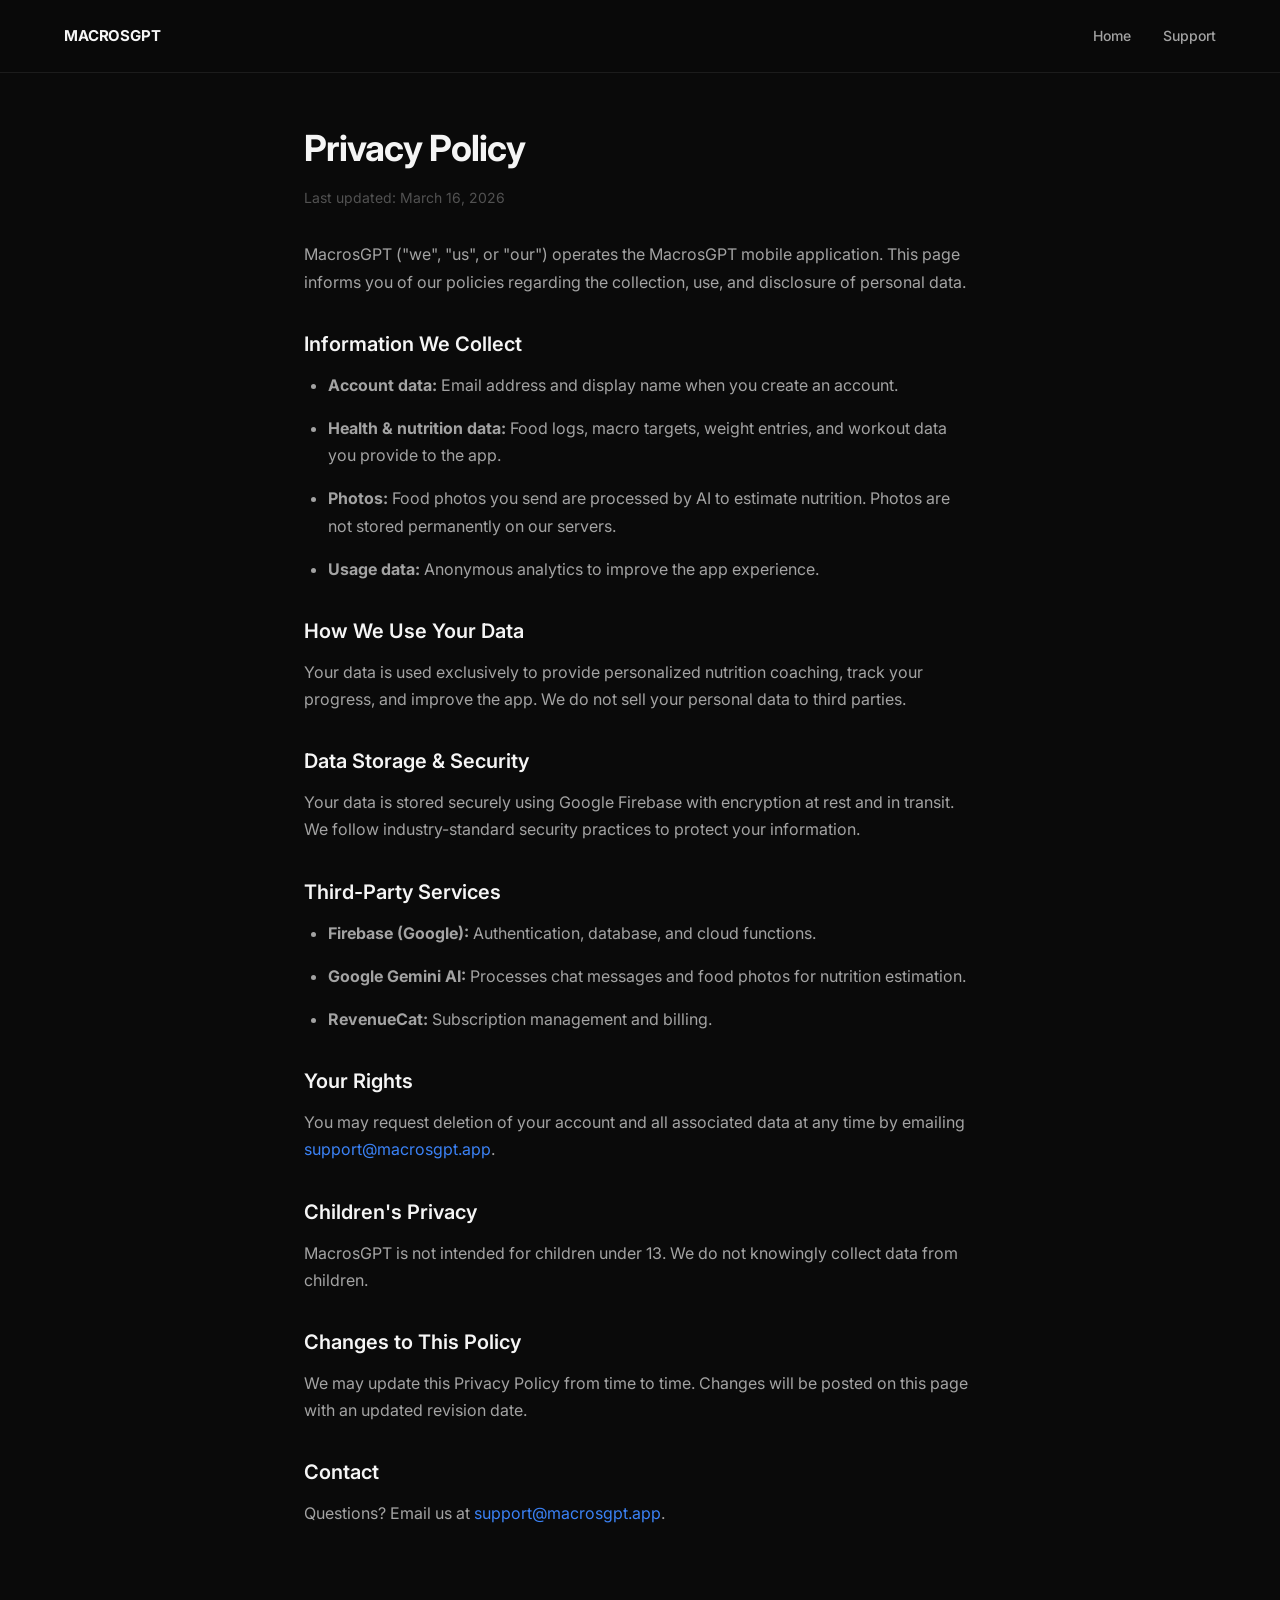
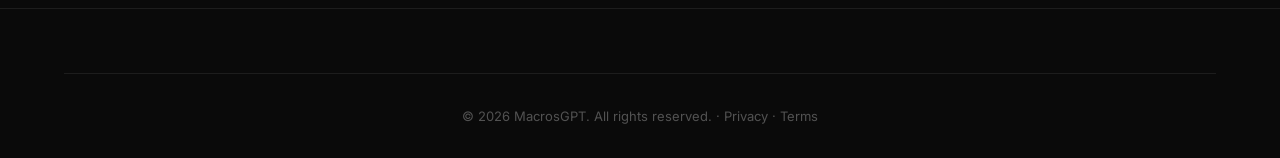
==== privacy.html @ 5e770112 "Initial commit: MacrosGPT landing page" ====
<!DOCTYPE html>
<html lang="en">

<head>
    <meta charset="UTF-8">
    <meta name="viewport" content="width=device-width, initial-scale=1.0">
    <title>Privacy Policy | MacrosGPT</title>
    <link rel="preconnect" href="https://fonts.googleapis.com">
    <link rel="preconnect" href="https://fonts.gstatic.com" crossorigin>
    <link href="https://fonts.googleapis.com/css2?family=Inter:wght@400;500;600;700&display=swap" rel="stylesheet">
    <link rel="stylesheet" href="styles.css">
    <style>
        .legal-page { padding: calc(72px + 3rem) 0 4rem; min-height: 100vh; }
        .legal-content { max-width: 720px; margin: 0 auto; }
        .legal-content h1 { font-size: 2.25rem; font-weight: 700; letter-spacing: -0.02em; margin-bottom: 0.5rem; }
        .legal-content .updated { font-size: 0.875rem; color: var(--color-text-tertiary); margin-bottom: 2rem; }
        .legal-content h2 { font-size: 1.25rem; font-weight: 600; margin-top: 2rem; margin-bottom: 0.75rem; }
        .legal-content p, .legal-content li { font-size: 1rem; color: var(--color-text-secondary); line-height: 1.7; margin-bottom: 1rem; }
        .legal-content ul { padding-left: 1.5rem; list-style: disc; }
        .legal-content a { color: var(--color-accent); }
    </style>
</head>

<body>
    <header class="header scrolled">
        <div class="container header-container">
            <a href="index.html" class="logo">MACROSGPT</a>
            <nav class="nav">
                <a href="index.html" class="nav-link">Home</a>
                <a href="support.html" class="nav-link">Support</a>
            </nav>
        </div>
    </header>

    <main class="legal-page">
        <div class="container legal-content">
            <h1>Privacy Policy</h1>
            <p class="updated">Last updated: March 16, 2026</p>

            <p>MacrosGPT ("we", "us", or "our") operates the MacrosGPT mobile application. This page informs you of our policies regarding the collection, use, and disclosure of personal data.</p>

            <h2>Information We Collect</h2>
            <ul>
                <li><strong>Account data:</strong> Email address and display name when you create an account.</li>
                <li><strong>Health & nutrition data:</strong> Food logs, macro targets, weight entries, and workout data you provide to the app.</li>
                <li><strong>Photos:</strong> Food photos you send are processed by AI to estimate nutrition. Photos are not stored permanently on our servers.</li>
                <li><strong>Usage data:</strong> Anonymous analytics to improve the app experience.</li>
            </ul>

            <h2>How We Use Your Data</h2>
            <p>Your data is used exclusively to provide personalized nutrition coaching, track your progress, and improve the app. We do not sell your personal data to third parties.</p>

            <h2>Data Storage & Security</h2>
            <p>Your data is stored securely using Google Firebase with encryption at rest and in transit. We follow industry-standard security practices to protect your information.</p>

            <h2>Third-Party Services</h2>
            <ul>
                <li><strong>Firebase (Google):</strong> Authentication, database, and cloud functions.</li>
                <li><strong>Google Gemini AI:</strong> Processes chat messages and food photos for nutrition estimation.</li>
                <li><strong>RevenueCat:</strong> Subscription management and billing.</li>
            </ul>

            <h2>Your Rights</h2>
            <p>You may request deletion of your account and all associated data at any time by emailing <a href="mailto:support@macrosgpt.app">support@macrosgpt.app</a>.</p>

            <h2>Children's Privacy</h2>
            <p>MacrosGPT is not intended for children under 13. We do not knowingly collect data from children.</p>

            <h2>Changes to This Policy</h2>
            <p>We may update this Privacy Policy from time to time. Changes will be posted on this page with an updated revision date.</p>

            <h2>Contact</h2>
            <p>Questions? Email us at <a href="mailto:support@macrosgpt.app">support@macrosgpt.app</a>.</p>
        </div>
    </main>

    <footer class="footer">
        <div class="container">
            <div class="footer-bottom">
                <p>&copy; 2026 MacrosGPT. All rights reserved. &middot;
                    <a href="privacy.html" style="color: var(--color-text-tertiary);">Privacy</a> &middot;
                    <a href="terms.html" style="color: var(--color-text-tertiary);">Terms</a>
                </p>
            </div>
        </div>
    </footer>
</body>

</html>
---- styles.css ----
/* =========================================
   MacrosGPT — Dark Theme
   0.1% Design System
   ========================================= */

:root {
    /* Colors — Dark */
    --color-background: #0a0a0a;
    --color-surface: #141414;
    --color-surface-hover: #1a1a1a;
    --color-text-primary: #f5f5f5;
    --color-text-secondary: #a3a3a3;
    --color-text-tertiary: #525252;
    --color-accent: #3b82f6;
    --color-accent-hover: #60a5fa;
    --color-accent-light: rgba(59, 130, 246, 0.1);
    --color-border: rgba(255, 255, 255, 0.08);
    --color-border-light: rgba(255, 255, 255, 0.04);

    /* Typography */
    --font-family: 'Inter', -apple-system, BlinkMacSystemFont, 'Segoe UI', Roboto, sans-serif;

    /* Spacing */
    --section-pad: 120px;

    /* Radii */
    --radius-sm: 8px;
    --radius-md: 12px;
    --radius-lg: 16px;
    --radius-xl: 24px;
    --radius-2xl: 32px;
    --radius-pill: 9999px;

    /* Motion */
    --ease: cubic-bezier(0.16, 1, 0.3, 1);
}

/* =========================================
   Reset
   ========================================= */
*,
*::before,
*::after {
    box-sizing: border-box;
    margin: 0;
    padding: 0;
}

html {
    scroll-behavior: smooth;
    font-size: 16px;
}

body {
    font-family: var(--font-family);
    font-size: 1rem;
    line-height: 1.6;
    color: var(--color-text-primary);
    background-color: var(--color-background);
    -webkit-font-smoothing: antialiased;
    -moz-osx-font-smoothing: grayscale;
}

a {
    color: inherit;
    text-decoration: none;
}

img {
    max-width: 100%;
    height: auto;
    display: block;
}

button {
    font-family: inherit;
    cursor: pointer;
    border: none;
    background: none;
}

ul,
ol {
    list-style: none;
}

/* =========================================
   Layout
   ========================================= */
.container {
    width: 100%;
    max-width: 1200px;
    margin: 0 auto;
    padding: 0 24px;
}

/* =========================================
   Typography
   ========================================= */
.section-label {
    display: block;
    font-size: 0.75rem;
    font-weight: 600;
    text-transform: uppercase;
    letter-spacing: 0.15em;
    color: var(--color-accent);
    margin-bottom: 16px;
    text-align: center;
}

.section-title {
    font-size: clamp(2rem, 4vw, 3rem);
    font-weight: 700;
    color: var(--color-text-primary);
    letter-spacing: -0.03em;
    line-height: 1.1;
    margin-bottom: 64px;
    text-align: center;
}

/* =========================================
   Buttons
   ========================================= */
.btn {
    display: inline-flex;
    align-items: center;
    justify-content: center;
    gap: 8px;
    font-weight: 600;
    font-size: 1rem;
    padding: 12px 24px;
    border-radius: var(--radius-md);
    border: none;
    transition: all 0.3s var(--ease);
    cursor: pointer;
}

.btn-primary {
    background-color: var(--color-accent);
    color: white;
}

.btn-primary:hover {
    background-color: var(--color-accent-hover);
    transform: translateY(-2px);
    box-shadow: 0 0 30px rgba(59, 130, 246, 0.35);
}

.btn-primary:active {
    transform: translateY(0) scale(0.98);
}

.btn-lg {
    padding: 16px 32px;
    font-size: 1.125rem;
    border-radius: var(--radius-lg);
}

.btn-icon {
    width: 20px;
    height: 20px;
}

/* =========================================
   Floating Nav Pill
   ========================================= */
.nav-pill {
    position: fixed;
    top: 16px;
    left: 50%;
    transform: translateX(-50%);
    z-index: 100;
    width: 90%;
    max-width: 900px;
}

.nav-inner {
    display: flex;
    align-items: center;
    justify-content: space-between;
    padding: 12px 12px 12px 24px;
    background: rgba(10, 10, 10, 0.7);
    backdrop-filter: blur(20px);
    -webkit-backdrop-filter: blur(20px);
    border: 1px solid rgba(255, 255, 255, 0.08);
    border-radius: var(--radius-pill);
    box-shadow: 0 8px 32px rgba(0, 0, 0, 0.4);
}

.nav-logo {
    display: flex;
    align-items: center;
    gap: 10px;
    font-size: 0.9375rem;
    font-weight: 700;
    letter-spacing: -0.01em;
    color: var(--color-text-primary);
}

.nav-icon {
    width: 28px;
    height: 28px;
    border-radius: 7px;
}

.nav-links {
    display: flex;
    align-items: center;
    gap: 32px;
}

.nav-link {
    font-size: 0.875rem;
    font-weight: 500;
    color: var(--color-text-secondary);
    transition: color 0.2s ease;
}

.nav-link:hover {
    color: var(--color-text-primary);
}

.nav-cta {
    background: var(--color-accent);
    color: white;
    padding: 10px 20px;
    border-radius: var(--radius-pill);
    font-size: 0.875rem;
    font-weight: 600;
    transition: all 0.2s ease;
}

.nav-cta:hover {
    background: var(--color-accent-hover);
    box-shadow: 0 0 20px rgba(59, 130, 246, 0.3);
}

/* Mobile Menu Button (inside nav pill) */
.mobile-menu-btn {
    display: none;
    flex-direction: column;
    gap: 5px;
    width: 24px;
    padding: 4px 0;
}

.mobile-menu-btn span {
    display: block;
    width: 100%;
    height: 2px;
    background-color: var(--color-text-primary);
    border-radius: 2px;
    transition: all 0.2s ease;
}

.mobile-menu-btn.active span:nth-child(1) {
    transform: rotate(45deg) translate(5px, 5px);
}

.mobile-menu-btn.active span:nth-child(2) {
    opacity: 0;
}

.mobile-menu-btn.active span:nth-child(3) {
    transform: rotate(-45deg) translate(5px, -5px);
}

/* Mobile Menu Overlay */
.mobile-menu {
    display: none;
    position: fixed;
    top: 80px;
    left: 0;
    right: 0;
    bottom: 0;
    z-index: 90;
    background-color: var(--color-background);
    padding: 24px;
    opacity: 0;
    visibility: hidden;
    transition: all 0.2s ease;
}

.mobile-menu.active {
    opacity: 1;
    visibility: visible;
}

.mobile-nav {
    display: flex;
    flex-direction: column;
    gap: 16px;
}

.mobile-nav-link {
    font-size: 1.25rem;
    font-weight: 600;
    color: var(--color-text-primary);
    padding: 12px 0;
    border-bottom: 1px solid var(--color-border);
}

/* =========================================
   Hero
   ========================================= */
.hero {
    position: relative;
    padding: 160px 0 80px;
    overflow: hidden;
    min-height: 100vh;
    display: flex;
    align-items: center;
}

.hero-glow {
    position: absolute;
    top: 10%;
    right: 5%;
    width: 600px;
    height: 600px;
    background: radial-gradient(circle, rgba(59, 130, 246, 0.1) 0%, transparent 70%);
    pointer-events: none;
    z-index: 0;
}

.hero-glow-2 {
    position: absolute;
    top: -20%;
    left: -10%;
    width: 500px;
    height: 500px;
    background: radial-gradient(circle, rgba(59, 130, 246, 0.04) 0%, transparent 70%);
    pointer-events: none;
    z-index: 0;
}

.hero-grid {
    position: relative;
    z-index: 1;
    display: grid;
    grid-template-columns: 1fr 1fr;
    gap: 64px;
    align-items: center;
}

.hero-content {
    max-width: 560px;
}

/* Micro Badge */
.micro-badge {
    display: inline-flex;
    align-items: center;
    gap: 10px;
    padding: 6px 16px;
    background: rgba(59, 130, 246, 0.08);
    border: 1px solid rgba(59, 130, 246, 0.15);
    border-radius: var(--radius-pill);
    font-size: 0.75rem;
    font-weight: 600;
    color: var(--color-accent-hover);
    text-transform: uppercase;
    letter-spacing: 0.12em;
    margin-bottom: 28px;
}

.pulse-dot {
    position: relative;
    width: 8px;
    height: 8px;
    display: inline-block;
}

.pulse-dot::before {
    content: '';
    position: absolute;
    inset: 0;
    border-radius: 50%;
    background: var(--color-accent);
}

.pulse-dot::after {
    content: '';
    position: absolute;
    inset: -2px;
    border-radius: 50%;
    background: var(--color-accent);
    animation: pulse 2s ease-out infinite;
    opacity: 0;
}

@keyframes pulse {
    0% {
        transform: scale(1);
        opacity: 0.6;
    }

    100% {
        transform: scale(2.5);
        opacity: 0;
    }
}

.hero-title {
    font-size: clamp(2.75rem, 6vw, 4.5rem);
    font-weight: 800;
    line-height: 1.05;
    letter-spacing: -0.04em;
    color: var(--color-text-primary);
    margin-bottom: 24px;
}

.hero-sub {
    font-size: 1.25rem;
    color: var(--color-text-secondary);
    line-height: 1.6;
    margin-bottom: 36px;
    max-width: 460px;
}

.hero-cta {
    display: flex;
    flex-direction: column;
    align-items: flex-start;
    gap: 12px;
}

.hero-note {
    font-size: 0.875rem;
    color: var(--color-text-tertiary);
}

/* Phone Mockup — Real Device Frame */
.phone-mockup {
    position: relative;
    aspect-ratio: 1022 / 2082;
    width: 100%;
}

.mockup-frame {
    width: 100%;
    height: 100%;
    display: block;
    pointer-events: none;
    user-select: none;
}

.mockup-screen {
    position: absolute;
    left: 5.088%;
    top: 2.210%;
    width: 89.824%;
    height: 95.581%;
    border-radius: 13.725% / 6.332%;
    object-fit: cover;
    object-position: top;
    pointer-events: none;
}

/* Hero Phone */
.hero-phone {
    display: flex;
    justify-content: center;
    align-items: center;
    position: relative;
}

.phone-mockup-hero {
    width: 300px;
    filter: drop-shadow(0 50px 80px rgba(0, 0, 0, 0.5)) drop-shadow(0 20px 30px rgba(0, 0, 0, 0.3));
    transform: perspective(1200px) rotateY(-8deg) rotateX(3deg);
    transition: transform 0.6s var(--ease);
}

.phone-mockup-hero:hover {
    transform: perspective(1200px) rotateY(-12deg) rotateX(6deg) scale(1.02);
}

/* Phone shadow */
.hero-phone::after {
    content: '';
    position: absolute;
    bottom: -30px;
    left: 15%;
    right: 15%;
    height: 60px;
    background: radial-gradient(ellipse, rgba(59, 130, 246, 0.1) 0%, transparent 70%);
    filter: blur(20px);
    pointer-events: none;
}

/* =========================================
   Social Proof Bar
   ========================================= */
.proof-bar {
    padding: 40px 0;
    border-top: 1px solid var(--color-border);
    border-bottom: 1px solid var(--color-border);
}

.proof-items {
    display: flex;
    align-items: center;
    justify-content: center;
    gap: 32px;
}

.proof-item {
    display: flex;
    align-items: center;
    gap: 8px;
    font-size: 0.9375rem;
    font-weight: 500;
    color: var(--color-text-secondary);
}

.proof-stars {
    color: #fbbf24;
    letter-spacing: 2px;
}

.proof-divider {
    width: 1px;
    height: 20px;
    background: var(--color-border);
}

/* =========================================
   Problem Section
   ========================================= */
.problem {
    padding: var(--section-pad) 0;
}

.problem-grid {
    display: grid;
    grid-template-columns: repeat(3, 1fr);
    gap: 20px;
    margin-bottom: 56px;
}

.problem-card {
    background: var(--color-surface);
    border: 1px solid var(--color-border);
    border-radius: var(--radius-xl);
    padding: 36px;
    transition: all 0.3s var(--ease);
}

.problem-card:hover {
    border-color: rgba(255, 255, 255, 0.12);
    transform: translateY(-2px);
}

.problem-icon {
    width: 48px;
    height: 48px;
    border-radius: var(--radius-md);
    background: rgba(239, 68, 68, 0.08);
    display: flex;
    align-items: center;
    justify-content: center;
    margin-bottom: 20px;
}

.problem-icon svg {
    width: 22px;
    height: 22px;
    stroke: #f87171;
}

.problem-card h3 {
    font-size: 1.125rem;
    font-weight: 600;
    color: var(--color-text-primary);
    margin-bottom: 8px;
    letter-spacing: -0.01em;
}

.problem-card p {
    font-size: 0.9375rem;
    color: var(--color-text-secondary);
    line-height: 1.6;
}

.problem-transition {
    text-align: center;
    font-size: 1.5rem;
    font-weight: 600;
    color: var(--color-text-primary);
    letter-spacing: -0.02em;
}

/* Stagger */
.problem-grid .problem-card:nth-child(1) {
    transition-delay: 0ms;
}

.problem-grid .problem-card:nth-child(2) {
    transition-delay: 75ms;
}

.problem-grid .problem-card:nth-child(3) {
    transition-delay: 150ms;
}

/* =========================================
   How It Works
   ========================================= */
.how-it-works {
    padding: var(--section-pad) 0;
    border-top: 1px solid var(--color-border);
}

.steps-grid {
    display: grid;
    grid-template-columns: repeat(3, 1fr);
    gap: 32px;
}

.step {
    text-align: center;
    padding: 40px 24px;
}

.step-number {
    width: 56px;
    height: 56px;
    border-radius: var(--radius-pill);
    background: var(--color-accent);
    color: white;
    font-size: 1.25rem;
    font-weight: 700;
    display: flex;
    align-items: center;
    justify-content: center;
    margin: 0 auto 24px;
    box-shadow: 0 0 30px -5px rgba(59, 130, 246, 0.3);
}

.step h3 {
    font-size: 1.25rem;
    font-weight: 600;
    color: var(--color-text-primary);
    margin-bottom: 8px;
    letter-spacing: -0.01em;
}

.step p {
    font-size: 0.9375rem;
    color: var(--color-text-secondary);
    line-height: 1.6;
    max-width: 300px;
    margin: 0 auto;
}

/* Stagger */
.steps-grid .step:nth-child(1) {
    transition-delay: 0ms;
}

.steps-grid .step:nth-child(2) {
    transition-delay: 100ms;
}

.steps-grid .step:nth-child(3) {
    transition-delay: 200ms;
}

/* =========================================
   Features Bento Grid
   ========================================= */
.features {
    padding: var(--section-pad) 0;
    border-top: 1px solid var(--color-border);
}

.bento-grid {
    display: grid;
    grid-template-columns: repeat(6, 1fr);
    gap: 16px;
}

.bento-card {
    grid-column: span 2;
    background: var(--color-surface);
    border: 1px solid var(--color-border);
    border-radius: var(--radius-xl);
    padding: 36px;
    transition: all 0.3s var(--ease);
}

.bento-card:hover {
    border-color: rgba(59, 130, 246, 0.25);
    transform: translateY(-4px);
    box-shadow: 0 10px 40px -10px rgba(59, 130, 246, 0.12);
}

.bento-wide {
    grid-column: span 4;
}

/* Last row: two cards fill evenly */
.bento-card:nth-child(5),
.bento-card:nth-child(6) {
    grid-column: span 3;
}

.bento-icon {
    width: 48px;
    height: 48px;
    border-radius: var(--radius-md);
    background: var(--color-accent-light);
    display: flex;
    align-items: center;
    justify-content: center;
    margin-bottom: 20px;
}

.bento-icon svg {
    width: 22px;
    height: 22px;
    stroke: var(--color-accent-hover);
}

.bento-card h3 {
    font-size: 1.25rem;
    font-weight: 600;
    color: var(--color-text-primary);
    margin-bottom: 8px;
    letter-spacing: -0.01em;
}

.bento-card p {
    font-size: 0.9375rem;
    color: var(--color-text-secondary);
    line-height: 1.6;
}

/* Bento — Wide card with screenshot (side-by-side layout) */
.bento-visual {
    display: flex;
    align-items: center;
    gap: 32px;
    padding: 36px;
    overflow: hidden;
}

.bento-text {
    flex: 1;
    min-width: 0;
}

.bento-screenshot {
    flex: 0 0 200px;
    display: flex;
    justify-content: center;
}

.bento-screenshot .phone-mockup {
    width: 180px;
    filter: drop-shadow(0 12px 24px rgba(0, 0, 0, 0.4));
}

/* Bento — Regular card with screenshot preview (peeks from bottom) */
.bento-has-img {
    display: flex;
    flex-direction: column;
    padding-bottom: 0;
    overflow: hidden;
}

.bento-preview {
    margin-top: 20px;
    display: flex;
    justify-content: center;
    flex: 1;
    min-height: 0;
}

.bento-preview .phone-mockup {
    width: 160px;
    filter: drop-shadow(0 8px 20px rgba(0, 0, 0, 0.3));
    transform: translateY(20%);
}

/* Stagger */
.bento-grid .bento-card:nth-child(1) {
    transition-delay: 0ms;
}

.bento-grid .bento-card:nth-child(2) {
    transition-delay: 60ms;
}

.bento-grid .bento-card:nth-child(3) {
    transition-delay: 120ms;
}

.bento-grid .bento-card:nth-child(4) {
    transition-delay: 180ms;
}

.bento-grid .bento-card:nth-child(5) {
    transition-delay: 240ms;
}

.bento-grid .bento-card:nth-child(6) {
    transition-delay: 300ms;
}

/* =========================================
   Testimonials
   ========================================= */
.testimonials {
    padding: var(--section-pad) 0;
    border-top: 1px solid var(--color-border);
}

.testimonials-grid {
    display: grid;
    grid-template-columns: repeat(3, 1fr);
    gap: 20px;
}

.testimonial-card {
    background: var(--color-surface);
    border: 1px solid var(--color-border);
    border-radius: var(--radius-xl);
    padding: 36px;
    transition: all 0.3s var(--ease);
}

.testimonial-card:hover {
    border-color: rgba(255, 255, 255, 0.12);
    transform: translateY(-2px);
}

.testimonial-stars {
    color: #fbbf24;
    font-size: 0.875rem;
    letter-spacing: 2px;
    margin-bottom: 20px;
}

.testimonial-quote {
    font-size: 1.0625rem;
    line-height: 1.7;
    color: var(--color-text-primary);
    margin-bottom: 24px;
}

.testimonial-author {
    display: flex;
    align-items: center;
    gap: 12px;
}

.author-avatar {
    width: 40px;
    height: 40px;
    background: linear-gradient(135deg, var(--color-accent) 0%, #8b5cf6 100%);
    border-radius: var(--radius-pill);
    display: flex;
    align-items: center;
    justify-content: center;
    color: white;
    font-weight: 600;
    font-size: 1rem;
    flex-shrink: 0;
}

.author-info {
    display: flex;
    flex-direction: column;
}

.author-name {
    font-weight: 600;
    font-size: 0.9375rem;
    color: var(--color-text-primary);
}

.author-result {
    font-size: 0.8125rem;
    color: var(--color-accent-hover);
    font-weight: 500;
}

/* Stagger */
.testimonials-grid .testimonial-card:nth-child(1) {
    transition-delay: 0ms;
}

.testimonials-grid .testimonial-card:nth-child(2) {
    transition-delay: 100ms;
}

.testimonials-grid .testimonial-card:nth-child(3) {
    transition-delay: 200ms;
}

/* =========================================
   FAQ
   ========================================= */
.faq {
    padding: var(--section-pad) 0;
    border-top: 1px solid var(--color-border);
}

.faq-list {
    max-width: 720px;
    margin: 0 auto;
}

.faq-item {
    border-bottom: 1px solid var(--color-border);
}

.faq-item:first-child {
    border-top: 1px solid var(--color-border);
}

.faq-question {
    width: 100%;
    display: flex;
    align-items: center;
    justify-content: space-between;
    padding: 24px 0;
    font-size: 1.0625rem;
    font-weight: 600;
    color: var(--color-text-primary);
    text-align: left;
    transition: color 0.2s ease;
}

.faq-question:hover {
    color: var(--color-accent-hover);
}

.faq-chevron {
    width: 20px;
    height: 20px;
    stroke: var(--color-text-tertiary);
    transition: transform 0.3s var(--ease);
    flex-shrink: 0;
}

.faq-item.active .faq-chevron {
    transform: rotate(180deg);
}

.faq-answer {
    max-height: 0;
    overflow: hidden;
    transition: max-height 0.4s var(--ease), padding 0.4s var(--ease);
}

.faq-item.active .faq-answer {
    max-height: 500px;
    padding-bottom: 24px;
}

.faq-answer p {
    font-size: 0.9375rem;
    color: var(--color-text-secondary);
    line-height: 1.7;
}

.faq-answer a {
    color: var(--color-accent-hover);
    text-decoration: underline;
    text-underline-offset: 2px;
}

/* =========================================
   Final CTA
   ========================================= */
.final-cta {
    padding: var(--section-pad) 0;
}

.cta-card {
    position: relative;
    text-align: center;
    padding: 80px 40px;
    border-radius: var(--radius-2xl);
    background: linear-gradient(135deg, rgba(59, 130, 246, 0.06), rgba(59, 130, 246, 0.02));
    border: 1px solid rgba(59, 130, 246, 0.12);
    overflow: hidden;
}

.cta-glow {
    position: absolute;
    top: -50%;
    left: 50%;
    transform: translateX(-50%);
    width: 600px;
    height: 400px;
    background: radial-gradient(ellipse, rgba(59, 130, 246, 0.08) 0%, transparent 70%);
    pointer-events: none;
}

.cta-title {
    font-size: clamp(1.75rem, 4vw, 2.75rem);
    font-weight: 700;
    color: var(--color-text-primary);
    margin-bottom: 16px;
    letter-spacing: -0.03em;
    line-height: 1.15;
    position: relative;
    z-index: 1;
}

.cta-sub {
    font-size: 1.125rem;
    color: var(--color-text-secondary);
    margin-bottom: 36px;
    position: relative;
    z-index: 1;
}

.cta-card .btn {
    position: relative;
    z-index: 1;
}

.cta-note {
    display: block;
    font-size: 0.875rem;
    color: var(--color-text-tertiary);
    margin-top: 16px;
    position: relative;
    z-index: 1;
}

/* =========================================
   Footer
   ========================================= */
.footer {
    padding: 64px 0 32px;
    border-top: 1px solid var(--color-border);
}

.footer-inner {
    display: flex;
    align-items: center;
    justify-content: space-between;
    margin-bottom: 48px;
}

.footer-brand {
    display: flex;
    align-items: center;
    gap: 12px;
}

.footer-icon {
    width: 36px;
    height: 36px;
    min-width: 36px;
    border-radius: 9px;
    object-fit: cover;
}

.footer-brand-text {
    display: flex;
    flex-direction: column;
    gap: 4px;
}

.footer-logo {
    font-size: 0.9375rem;
    font-weight: 700;
    color: var(--color-text-primary);
    letter-spacing: -0.01em;
}

.footer-tagline {
    font-size: 0.8125rem;
    color: var(--color-text-tertiary);
}

.footer-links {
    display: flex;
    align-items: center;
    gap: 24px;
}

.footer-links a {
    font-size: 0.875rem;
    color: var(--color-text-secondary);
    transition: color 0.2s ease;
}

.footer-links a:hover {
    color: var(--color-text-primary);
}

.footer-bottom {
    text-align: center;
    padding-top: 32px;
    border-top: 1px solid var(--color-border);
}

.footer-bottom p {
    font-size: 0.8125rem;
    color: var(--color-text-tertiary);
}

/* =========================================
   Animations
   ========================================= */
.fade-in {
    opacity: 0;
    transform: translateY(24px);
    transition: opacity 0.7s var(--ease), transform 0.7s var(--ease);
}

.fade-in.visible {
    opacity: 1;
    transform: translateY(0);
}

/* Hero stagger — faster entry */
.hero-content .fade-in:nth-child(1) {
    transition-delay: 0ms;
}

.hero-content .fade-in:nth-child(2) {
    transition-delay: 80ms;
}

.hero-content .fade-in:nth-child(3) {
    transition-delay: 160ms;
}

.hero-content .fade-in:nth-child(4) {
    transition-delay: 240ms;
}

.hero-phone.fade-in {
    transition-delay: 150ms;
}

/* Reduced motion */
@media (prefers-reduced-motion: reduce) {

    *,
    *::before,
    *::after {
        animation-duration: 0.01ms !important;
        animation-iteration-count: 1 !important;
        transition-duration: 0.01ms !important;
    }

    .fade-in {
        opacity: 1;
        transform: none;
    }
}

/* =========================================
   Responsive — Tablet
   ========================================= */
@media (max-width: 1024px) {
    :root {
        --section-pad: 96px;
    }

    .hero-grid {
        gap: 48px;
    }

    .problem-grid {
        grid-template-columns: repeat(3, 1fr);
        gap: 16px;
    }

    .bento-grid {
        grid-template-columns: repeat(2, 1fr);
    }

    .bento-card,
    .bento-wide,
    .bento-card:nth-child(5),
    .bento-card:nth-child(6) {
        grid-column: span 1;
    }

    .bento-wide {
        grid-column: span 2;
    }

    .bento-screenshot .phone-mockup {
        width: 160px;
    }
}

/* =========================================
   Responsive — Mobile
   ========================================= */
@media (max-width: 768px) {
    :root {
        --section-pad: 80px;
    }

    .container {
        padding: 0 20px;
    }

    /* Nav */
    .nav-links,
    .nav-cta {
        display: none;
    }

    .mobile-menu-btn {
        display: flex;
    }

    .mobile-menu {
        display: block;
    }

    /* Hero */
    .hero {
        min-height: auto;
        padding: 140px 0 60px;
    }

    .hero-grid {
        grid-template-columns: 1fr;
        gap: 48px;
        text-align: center;
    }

    .hero-content {
        max-width: 100%;
    }

    .hero-sub {
        max-width: 100%;
    }

    .hero-cta {
        align-items: center;
    }

    .phone-mockup-hero {
        width: 260px;
        transform: none;
    }

    .phone-mockup-hero:hover {
        transform: none;
    }

    /* Bento — stack wide card layout on mobile */
    .bento-visual {
        flex-direction: column;
        align-items: center;
        text-align: center;
    }

    .bento-screenshot {
        flex: 0 0 auto;
        width: 100%;
    }

    .bento-screenshot .phone-mockup {
        width: 160px;
    }

    .bento-preview .phone-mockup {
        width: 140px;
    }

    /* Section titles */
    .section-title {
        margin-bottom: 48px;
    }

    .section-title br {
        display: none;
    }

    /* Proof bar */
    .proof-items {
        flex-direction: column;
        gap: 12px;
    }

    .proof-divider {
        display: none;
    }

    /* Problem */
    .problem-grid {
        grid-template-columns: 1fr;
        gap: 12px;
    }

    .problem-transition {
        font-size: 1.25rem;
    }

    /* Steps */
    .steps-grid {
        grid-template-columns: 1fr;
        gap: 16px;
    }

    .step {
        padding: 32px 20px;
    }

    /* Bento */
    .bento-grid {
        grid-template-columns: 1fr;
    }

    .bento-card,
    .bento-wide,
    .bento-card:nth-child(5),
    .bento-card:nth-child(6) {
        grid-column: span 1;
    }

    /* Testimonials */
    .testimonials-grid {
        grid-template-columns: 1fr;
        gap: 12px;
    }

    /* CTA */
    .cta-card {
        padding: 60px 24px;
    }

    .cta-title br {
        display: none;
    }

    /* Footer */
    .footer-inner {
        flex-direction: column;
        text-align: center;
        gap: 24px;
    }

    .footer-links {
        flex-wrap: wrap;
        justify-content: center;
    }
}

@media (max-width: 480px) {
    .hero-title br {
        display: none;
    }

    .hero-note {
        text-align: center;
    }
}

/* =========================================
   Legacy — Sub-page Header Support
   (support.html, privacy.html, terms.html)
   ========================================= */
.header {
    position: fixed;
    top: 0;
    left: 0;
    right: 0;
    z-index: 100;
    background-color: rgba(10, 10, 10, 0.8);
    backdrop-filter: blur(12px);
    -webkit-backdrop-filter: blur(12px);
    border-bottom: 1px solid transparent;
    transition: all 0.2s ease;
}

.header.scrolled {
    border-bottom-color: var(--color-border);
    background-color: rgba(10, 10, 10, 0.95);
}

.header-container {
    display: flex;
    align-items: center;
    justify-content: space-between;
    height: 72px;
}

.logo {
    font-size: 0.9375rem;
    font-weight: 700;
    letter-spacing: -0.01em;
    color: var(--color-text-primary);
}

.nav {
    display: flex;
    align-items: center;
    gap: 32px;
}

.btn-sm {
    padding: 8px 16px;
    font-size: 0.875rem;
}

.btn-secondary {
    background-color: transparent;
    color: var(--color-text-primary);
    border: 1px solid var(--color-border);
}

.btn-secondary:hover {
    border-color: rgba(255, 255, 255, 0.2);
    background-color: var(--color-surface);
}

/* Sub-page content (support/privacy/terms) */
.support-page,
.privacy-page,
.terms-page {
    color: var(--color-text-primary);
}
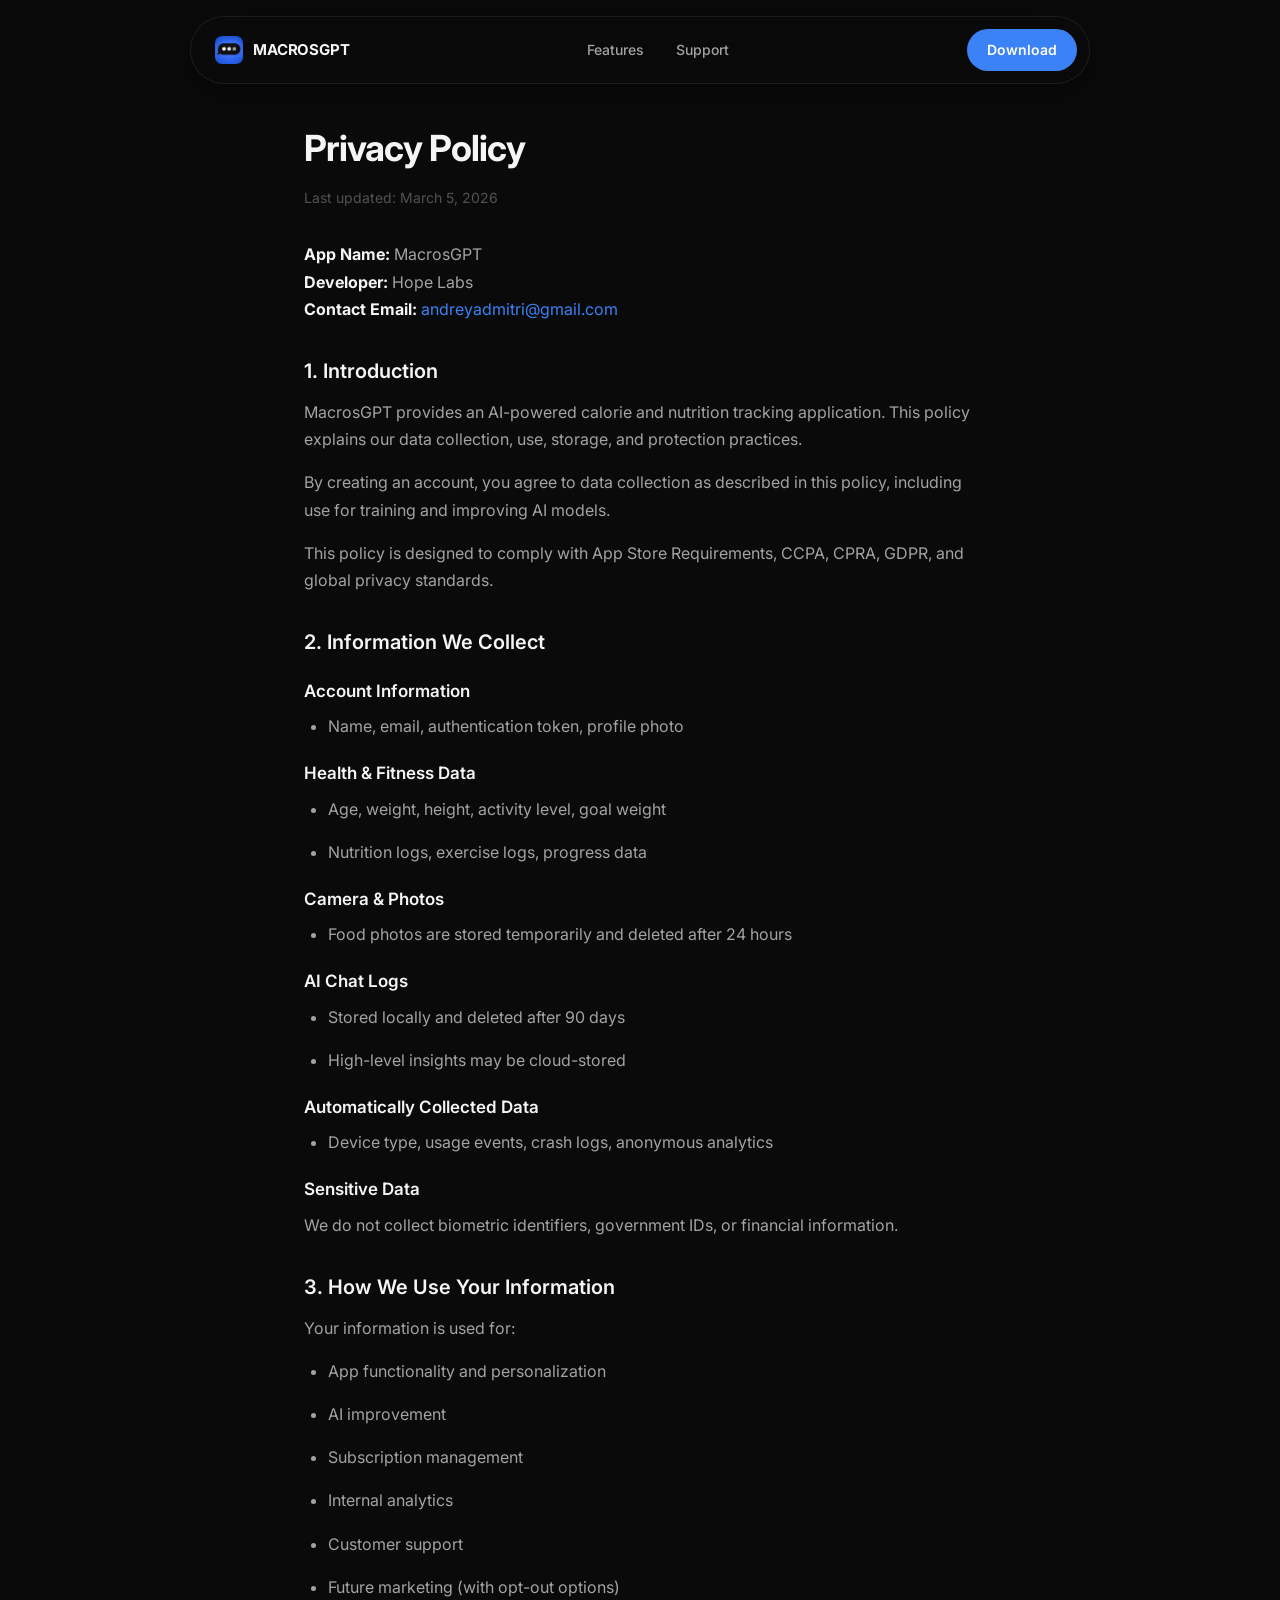
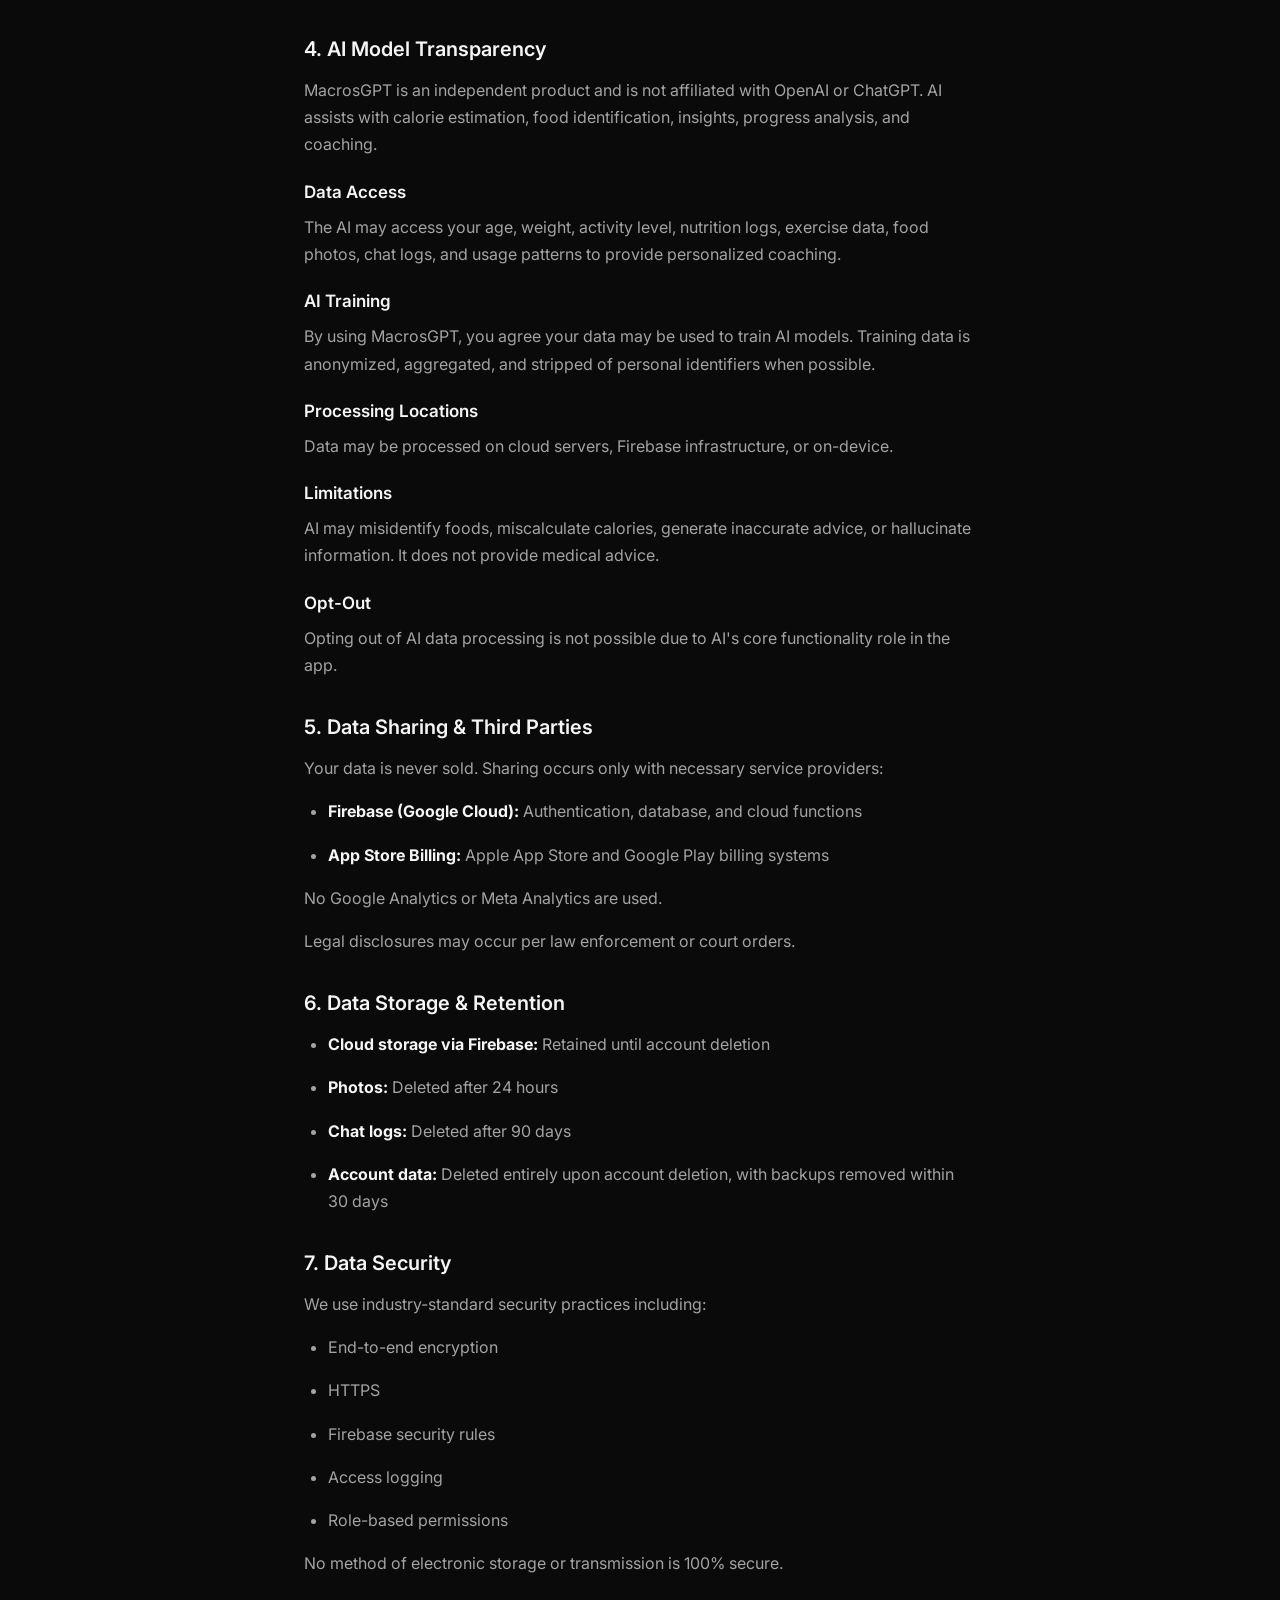
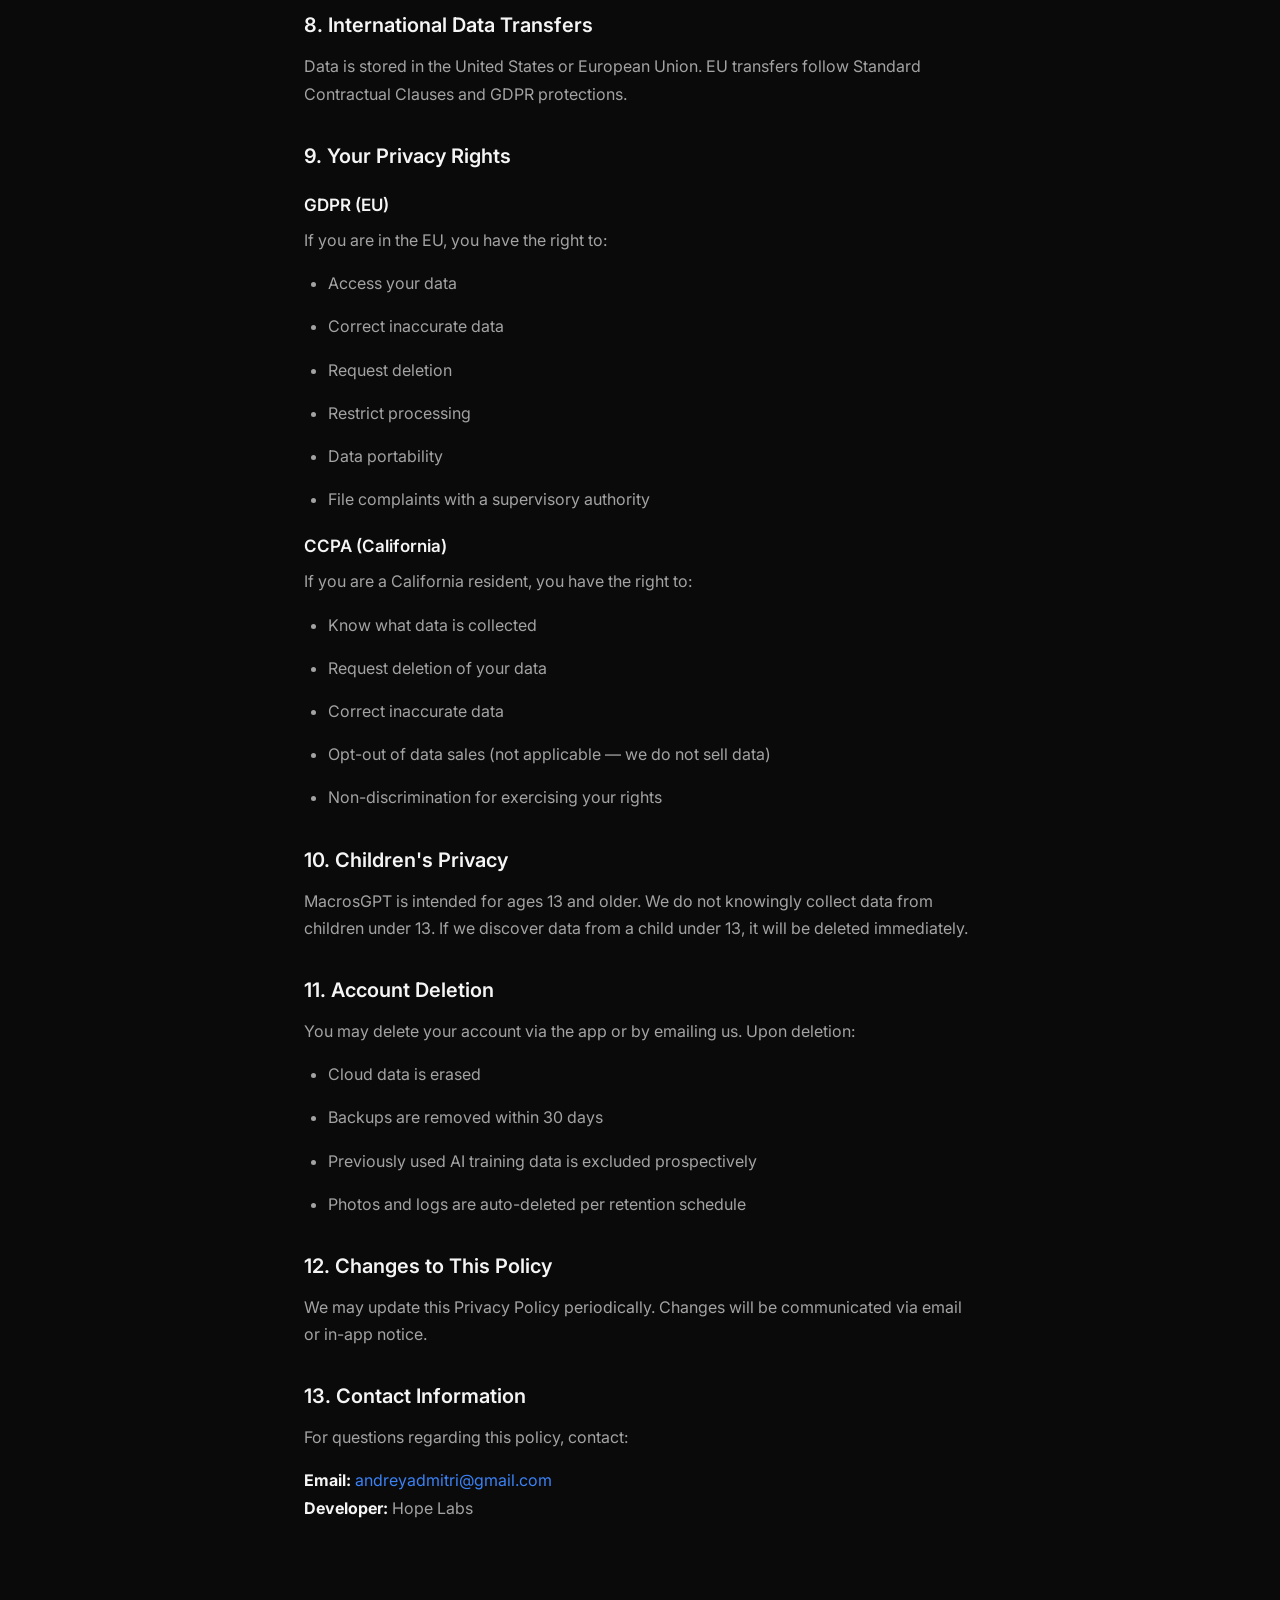
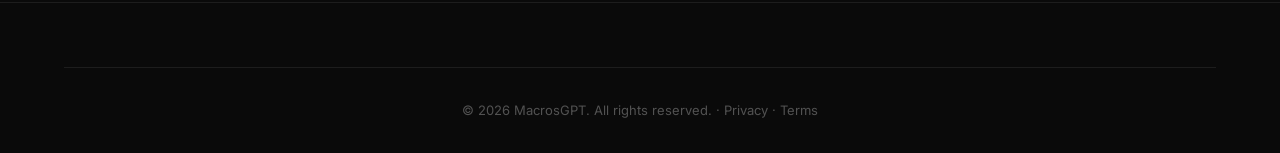
==== commit 300db0a4: "Update legal pages: full terms/privacy from Firebase, nav-pill header on all sub-pages" ====
--- a/privacy.html
+++ b/privacy.html
@@ -15,62 +15,178 @@
         .legal-content h1 { font-size: 2.25rem; font-weight: 700; letter-spacing: -0.02em; margin-bottom: 0.5rem; }
         .legal-content .updated { font-size: 0.875rem; color: var(--color-text-tertiary); margin-bottom: 2rem; }
         .legal-content h2 { font-size: 1.25rem; font-weight: 600; margin-top: 2rem; margin-bottom: 0.75rem; }
+        .legal-content h3 { font-size: 1.0625rem; font-weight: 600; margin-top: 1.25rem; margin-bottom: 0.5rem; color: var(--color-text-primary); }
         .legal-content p, .legal-content li { font-size: 1rem; color: var(--color-text-secondary); line-height: 1.7; margin-bottom: 1rem; }
         .legal-content ul { padding-left: 1.5rem; list-style: disc; }
         .legal-content a { color: var(--color-accent); }
+        .legal-content strong { color: var(--color-text-primary); }
     </style>
 </head>
 
 <body>
-    <header class="header scrolled">
-        <div class="container header-container">
-            <a href="index.html" class="logo">MACROSGPT</a>
-            <nav class="nav">
-                <a href="index.html" class="nav-link">Home</a>
+    <nav class="nav-pill" id="nav">
+        <div class="nav-inner">
+            <a href="index.html" class="nav-logo">
+                <img src="assets/icon.png" alt="" class="nav-icon">
+                MACROSGPT
+            </a>
+            <div class="nav-links">
+                <a href="index.html#features" class="nav-link">Features</a>
                 <a href="support.html" class="nav-link">Support</a>
-            </nav>
+            </div>
+            <a href="https://apps.apple.com/app/id6756399923" class="nav-cta" target="_blank"
+                rel="noopener">Download</a>
         </div>
-    </header>
+    </nav>
 
     <main class="legal-page">
         <div class="container legal-content">
             <h1>Privacy Policy</h1>
-            <p class="updated">Last updated: March 16, 2026</p>
-
-            <p>MacrosGPT ("we", "us", or "our") operates the MacrosGPT mobile application. This page informs you of our policies regarding the collection, use, and disclosure of personal data.</p>
-
-            <h2>Information We Collect</h2>
-            <ul>
-                <li><strong>Account data:</strong> Email address and display name when you create an account.</li>
-                <li><strong>Health & nutrition data:</strong> Food logs, macro targets, weight entries, and workout data you provide to the app.</li>
-                <li><strong>Photos:</strong> Food photos you send are processed by AI to estimate nutrition. Photos are not stored permanently on our servers.</li>
-                <li><strong>Usage data:</strong> Anonymous analytics to improve the app experience.</li>
-            </ul>
-
-            <h2>How We Use Your Data</h2>
-            <p>Your data is used exclusively to provide personalized nutrition coaching, track your progress, and improve the app. We do not sell your personal data to third parties.</p>
-
-            <h2>Data Storage & Security</h2>
-            <p>Your data is stored securely using Google Firebase with encryption at rest and in transit. We follow industry-standard security practices to protect your information.</p>
-
-            <h2>Third-Party Services</h2>
-            <ul>
-                <li><strong>Firebase (Google):</strong> Authentication, database, and cloud functions.</li>
-                <li><strong>Google Gemini AI:</strong> Processes chat messages and food photos for nutrition estimation.</li>
-                <li><strong>RevenueCat:</strong> Subscription management and billing.</li>
-            </ul>
-
-            <h2>Your Rights</h2>
-            <p>You may request deletion of your account and all associated data at any time by emailing <a href="mailto:support@macrosgpt.app">support@macrosgpt.app</a>.</p>
-
-            <h2>Children's Privacy</h2>
-            <p>MacrosGPT is not intended for children under 13. We do not knowingly collect data from children.</p>
-
-            <h2>Changes to This Policy</h2>
-            <p>We may update this Privacy Policy from time to time. Changes will be posted on this page with an updated revision date.</p>
-
-            <h2>Contact</h2>
-            <p>Questions? Email us at <a href="mailto:support@macrosgpt.app">support@macrosgpt.app</a>.</p>
+            <p class="updated">Last updated: March 5, 2026</p>
+
+            <p><strong>App Name:</strong> MacrosGPT<br>
+            <strong>Developer:</strong> Hope Labs<br>
+            <strong>Contact Email:</strong> <a href="mailto:andreyadmitri@gmail.com">andreyadmitri@gmail.com</a></p>
+
+            <h2>1. Introduction</h2>
+            <p>MacrosGPT provides an AI-powered calorie and nutrition tracking application. This policy explains our data collection, use, storage, and protection practices.</p>
+            <p>By creating an account, you agree to data collection as described in this policy, including use for training and improving AI models.</p>
+            <p>This policy is designed to comply with App Store Requirements, CCPA, CPRA, GDPR, and global privacy standards.</p>
+
+            <h2>2. Information We Collect</h2>
+
+            <h3>Account Information</h3>
+            <ul>
+                <li>Name, email, authentication token, profile photo</li>
+            </ul>
+
+            <h3>Health & Fitness Data</h3>
+            <ul>
+                <li>Age, weight, height, activity level, goal weight</li>
+                <li>Nutrition logs, exercise logs, progress data</li>
+            </ul>
+
+            <h3>Camera & Photos</h3>
+            <ul>
+                <li>Food photos are stored temporarily and deleted after 24 hours</li>
+            </ul>
+
+            <h3>AI Chat Logs</h3>
+            <ul>
+                <li>Stored locally and deleted after 90 days</li>
+                <li>High-level insights may be cloud-stored</li>
+            </ul>
+
+            <h3>Automatically Collected Data</h3>
+            <ul>
+                <li>Device type, usage events, crash logs, anonymous analytics</li>
+            </ul>
+
+            <h3>Sensitive Data</h3>
+            <p>We do not collect biometric identifiers, government IDs, or financial information.</p>
+
+            <h2>3. How We Use Your Information</h2>
+            <p>Your information is used for:</p>
+            <ul>
+                <li>App functionality and personalization</li>
+                <li>AI improvement</li>
+                <li>Subscription management</li>
+                <li>Internal analytics</li>
+                <li>Customer support</li>
+                <li>Future marketing (with opt-out options)</li>
+            </ul>
+
+            <h2>4. AI Model Transparency</h2>
+            <p>MacrosGPT is an independent product and is not affiliated with OpenAI or ChatGPT. AI assists with calorie estimation, food identification, insights, progress analysis, and coaching.</p>
+
+            <h3>Data Access</h3>
+            <p>The AI may access your age, weight, activity level, nutrition logs, exercise data, food photos, chat logs, and usage patterns to provide personalized coaching.</p>
+
+            <h3>AI Training</h3>
+            <p>By using MacrosGPT, you agree your data may be used to train AI models. Training data is anonymized, aggregated, and stripped of personal identifiers when possible.</p>
+
+            <h3>Processing Locations</h3>
+            <p>Data may be processed on cloud servers, Firebase infrastructure, or on-device.</p>
+
+            <h3>Limitations</h3>
+            <p>AI may misidentify foods, miscalculate calories, generate inaccurate advice, or hallucinate information. It does not provide medical advice.</p>
+
+            <h3>Opt-Out</h3>
+            <p>Opting out of AI data processing is not possible due to AI's core functionality role in the app.</p>
+
+            <h2>5. Data Sharing & Third Parties</h2>
+            <p>Your data is never sold. Sharing occurs only with necessary service providers:</p>
+            <ul>
+                <li><strong>Firebase (Google Cloud):</strong> Authentication, database, and cloud functions</li>
+                <li><strong>App Store Billing:</strong> Apple App Store and Google Play billing systems</li>
+            </ul>
+            <p>No Google Analytics or Meta Analytics are used.</p>
+            <p>Legal disclosures may occur per law enforcement or court orders.</p>
+
+            <h2>6. Data Storage & Retention</h2>
+            <ul>
+                <li><strong>Cloud storage via Firebase:</strong> Retained until account deletion</li>
+                <li><strong>Photos:</strong> Deleted after 24 hours</li>
+                <li><strong>Chat logs:</strong> Deleted after 90 days</li>
+                <li><strong>Account data:</strong> Deleted entirely upon account deletion, with backups removed within 30 days</li>
+            </ul>
+
+            <h2>7. Data Security</h2>
+            <p>We use industry-standard security practices including:</p>
+            <ul>
+                <li>End-to-end encryption</li>
+                <li>HTTPS</li>
+                <li>Firebase security rules</li>
+                <li>Access logging</li>
+                <li>Role-based permissions</li>
+            </ul>
+            <p>No method of electronic storage or transmission is 100% secure.</p>
+
+            <h2>8. International Data Transfers</h2>
+            <p>Data is stored in the United States or European Union. EU transfers follow Standard Contractual Clauses and GDPR protections.</p>
+
+            <h2>9. Your Privacy Rights</h2>
+
+            <h3>GDPR (EU)</h3>
+            <p>If you are in the EU, you have the right to:</p>
+            <ul>
+                <li>Access your data</li>
+                <li>Correct inaccurate data</li>
+                <li>Request deletion</li>
+                <li>Restrict processing</li>
+                <li>Data portability</li>
+                <li>File complaints with a supervisory authority</li>
+            </ul>
+
+            <h3>CCPA (California)</h3>
+            <p>If you are a California resident, you have the right to:</p>
+            <ul>
+                <li>Know what data is collected</li>
+                <li>Request deletion of your data</li>
+                <li>Correct inaccurate data</li>
+                <li>Opt-out of data sales (not applicable — we do not sell data)</li>
+                <li>Non-discrimination for exercising your rights</li>
+            </ul>
+
+            <h2>10. Children's Privacy</h2>
+            <p>MacrosGPT is intended for ages 13 and older. We do not knowingly collect data from children under 13. If we discover data from a child under 13, it will be deleted immediately.</p>
+
+            <h2>11. Account Deletion</h2>
+            <p>You may delete your account via the app or by emailing us. Upon deletion:</p>
+            <ul>
+                <li>Cloud data is erased</li>
+                <li>Backups are removed within 30 days</li>
+                <li>Previously used AI training data is excluded prospectively</li>
+                <li>Photos and logs are auto-deleted per retention schedule</li>
+            </ul>
+
+            <h2>12. Changes to This Policy</h2>
+            <p>We may update this Privacy Policy periodically. Changes will be communicated via email or in-app notice.</p>
+
+            <h2>13. Contact Information</h2>
+            <p>For questions regarding this policy, contact:</p>
+            <p><strong>Email:</strong> <a href="mailto:andreyadmitri@gmail.com">andreyadmitri@gmail.com</a><br>
+            <strong>Developer:</strong> Hope Labs</p>
         </div>
     </main>
 
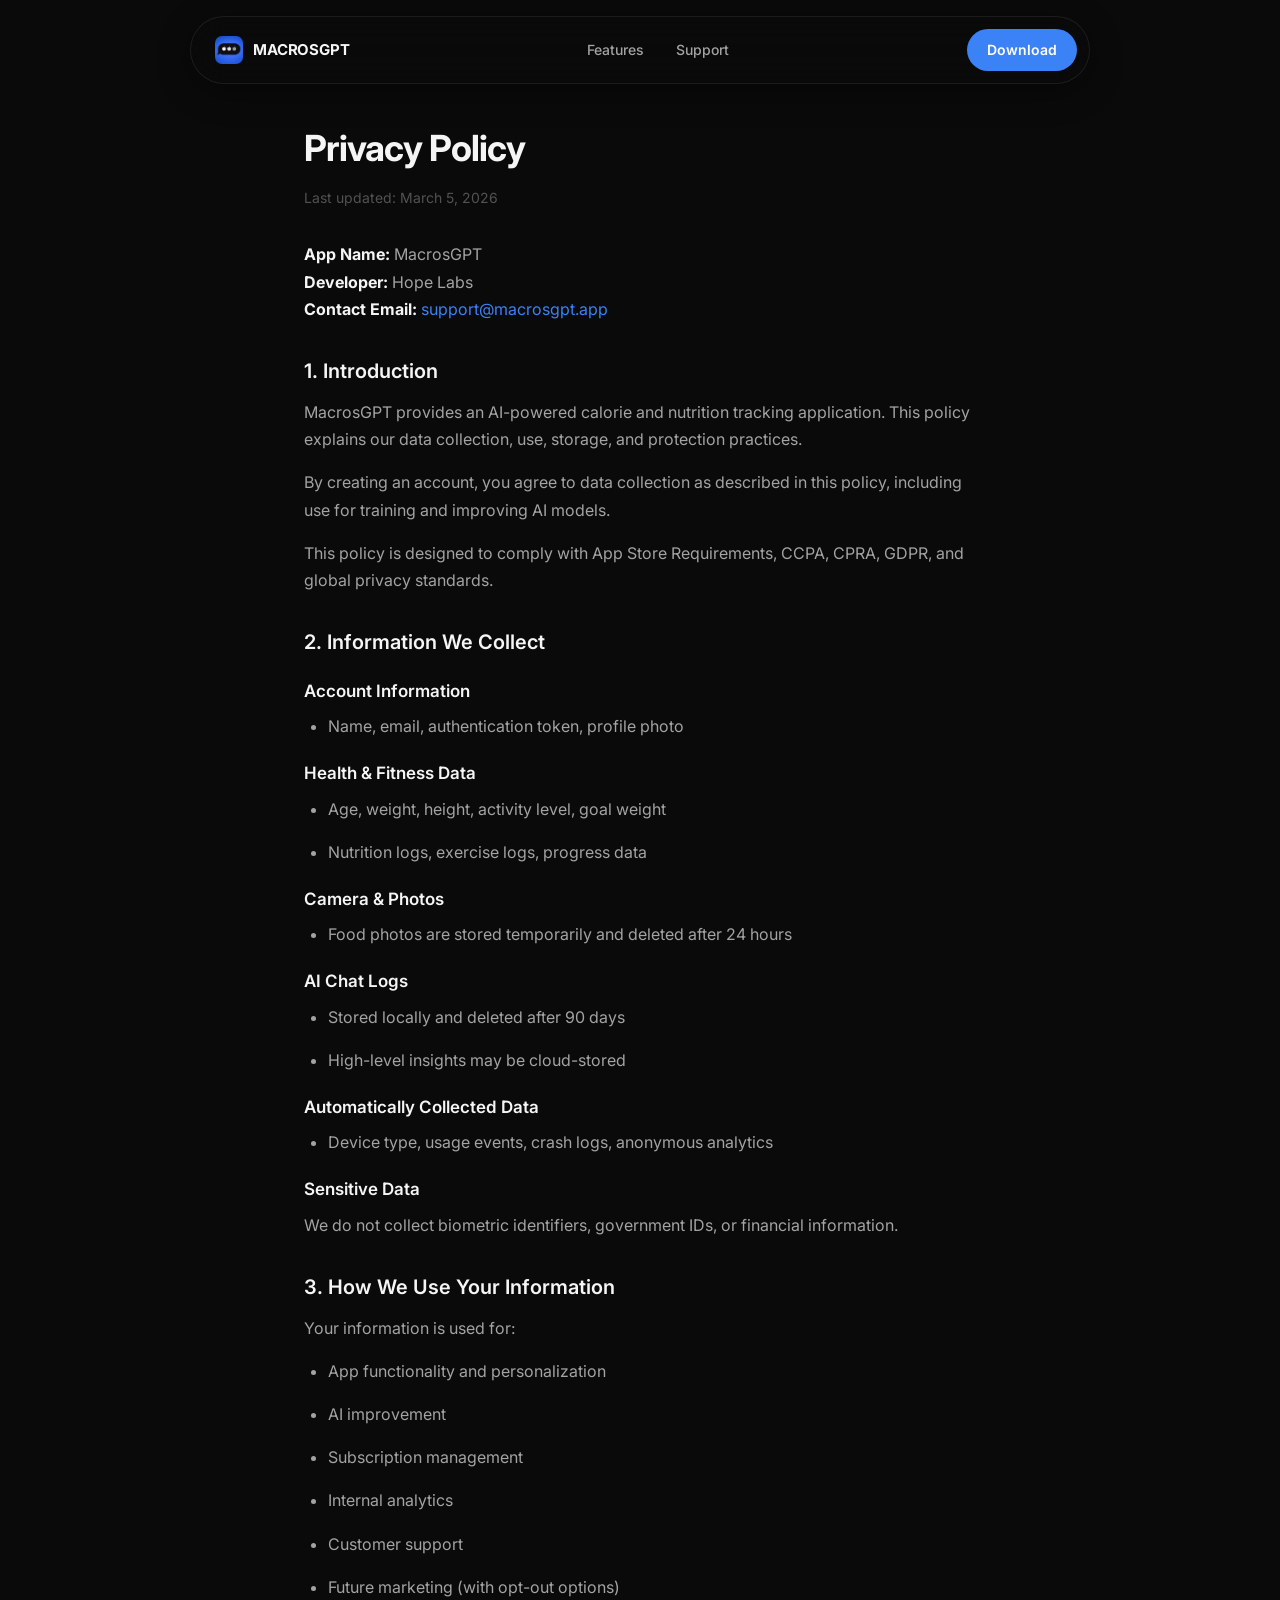
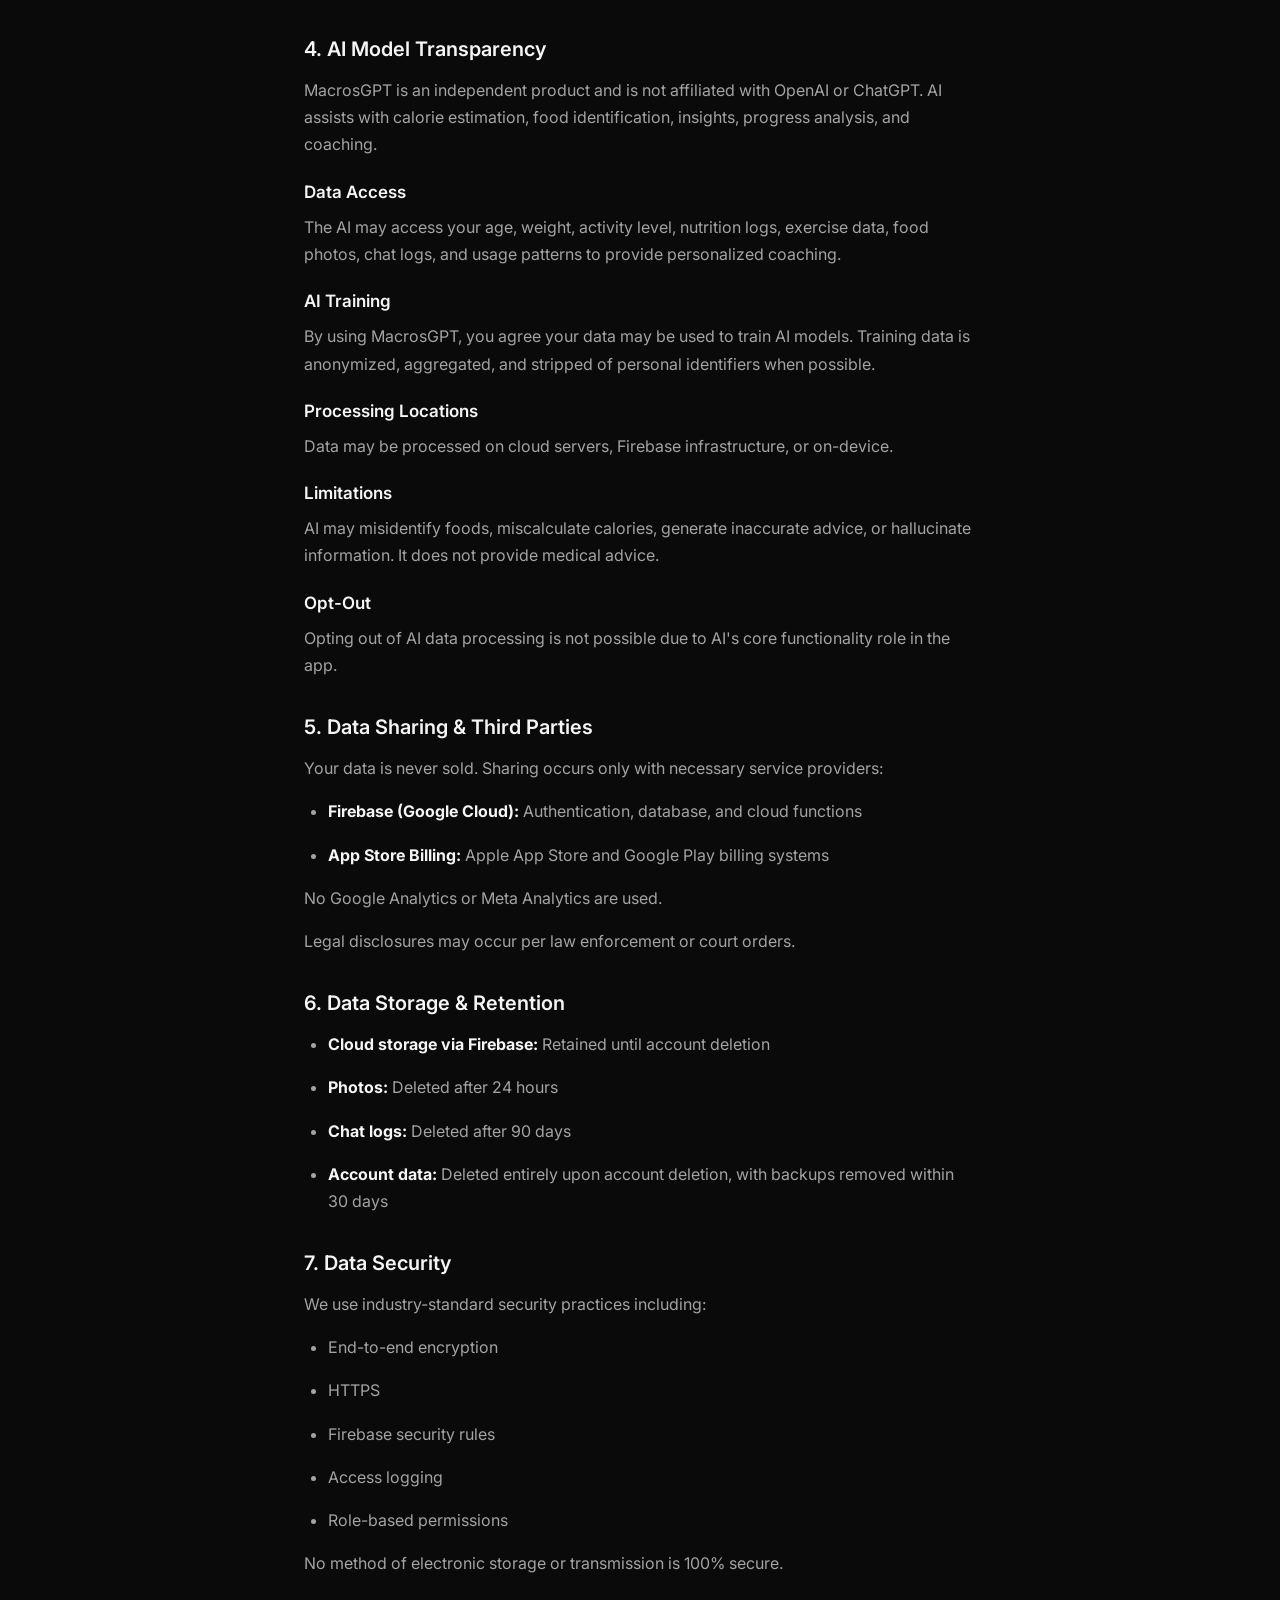
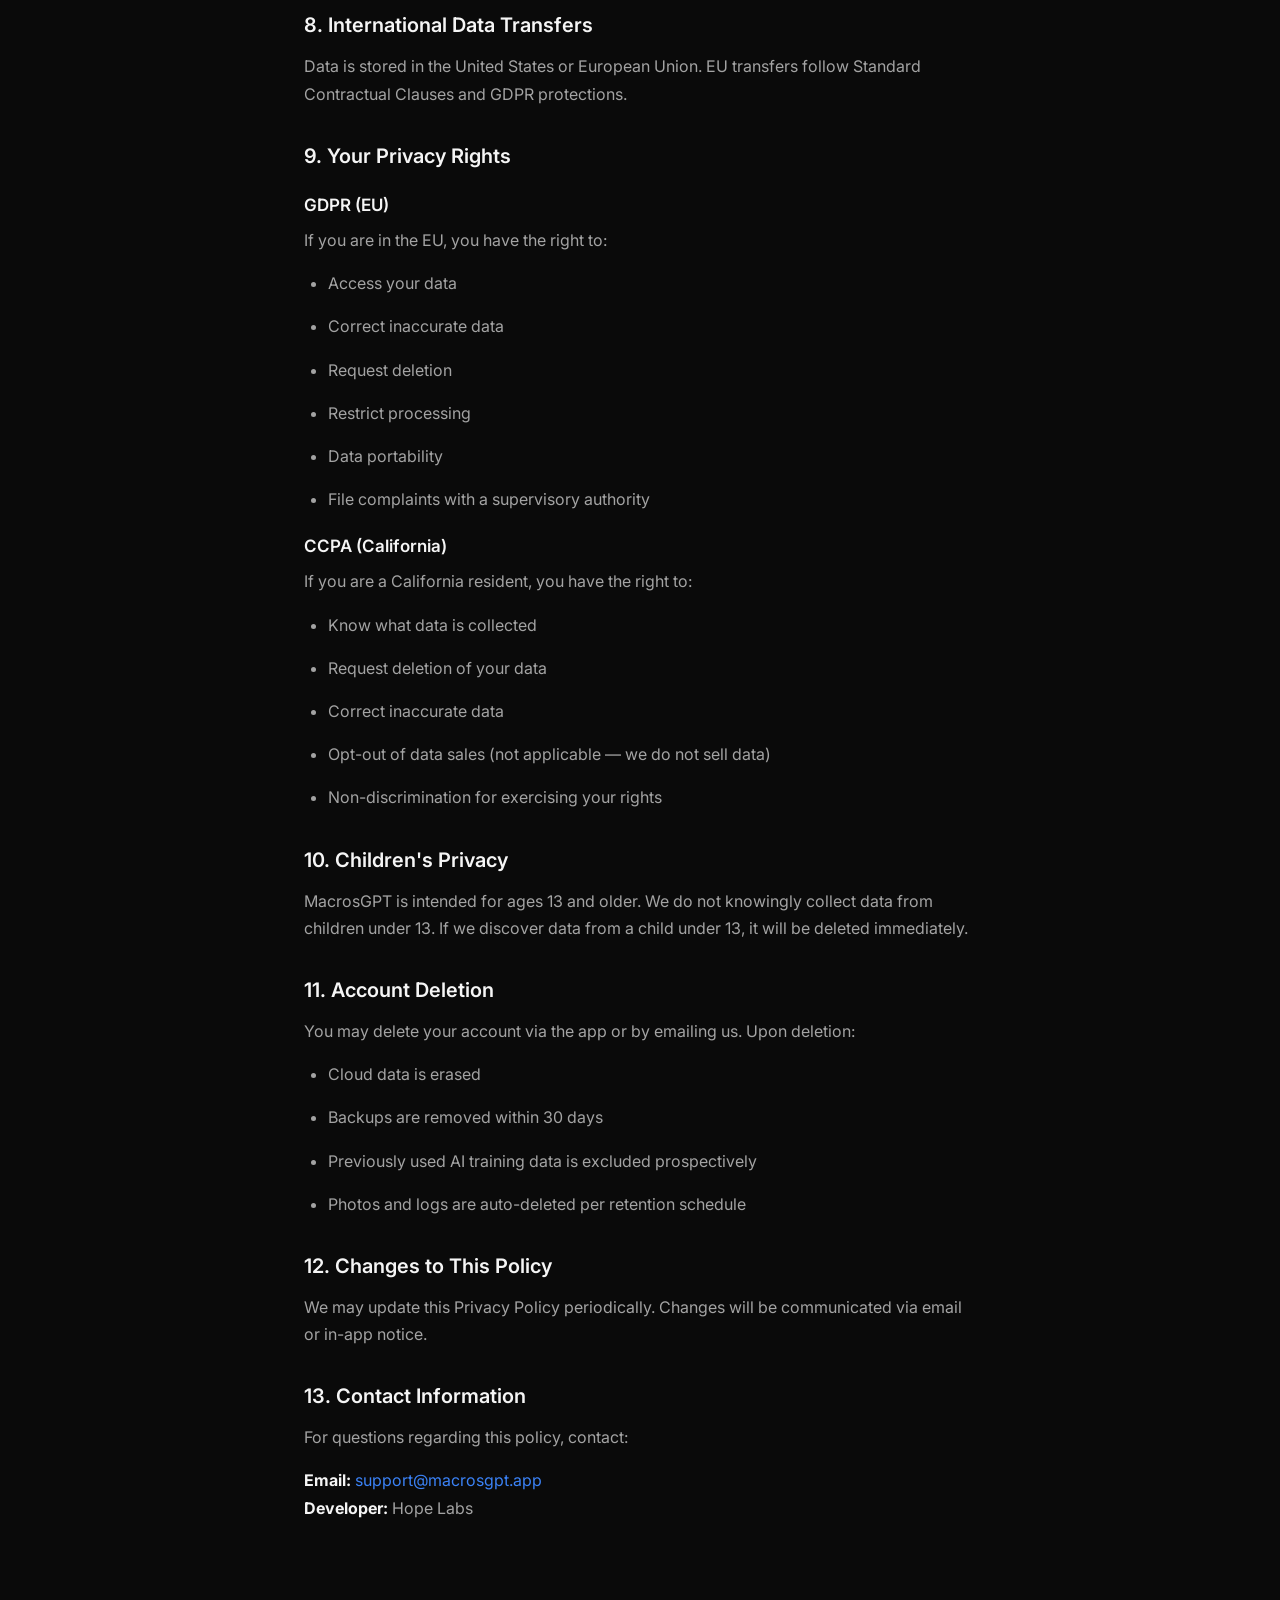
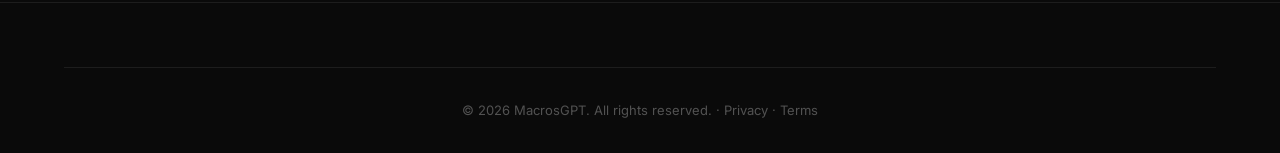
==== commit 020e20bb: "feat: add favicon, replace personal email with support@macrosgpt.app" ====
--- a/privacy.html
+++ b/privacy.html
@@ -5,6 +5,9 @@
     <meta charset="UTF-8">
     <meta name="viewport" content="width=device-width, initial-scale=1.0">
     <title>Privacy Policy | MacrosGPT</title>
+    <link rel="icon" type="image/png" sizes="32x32" href="/favicon-32.png">
+    <link rel="icon" type="image/png" sizes="16x16" href="/favicon-16.png">
+    <link rel="apple-touch-icon" sizes="180x180" href="/apple-touch-icon.png">
     <link rel="preconnect" href="https://fonts.googleapis.com">
     <link rel="preconnect" href="https://fonts.gstatic.com" crossorigin>
     <link href="https://fonts.googleapis.com/css2?family=Inter:wght@400;500;600;700&display=swap" rel="stylesheet">
@@ -46,7 +49,7 @@
 
             <p><strong>App Name:</strong> MacrosGPT<br>
             <strong>Developer:</strong> Hope Labs<br>
-            <strong>Contact Email:</strong> <a href="mailto:andreyadmitri@gmail.com">andreyadmitri@gmail.com</a></p>
+            <strong>Contact Email:</strong> <a href="mailto:support@macrosgpt.app">support@macrosgpt.app</a></p>
 
             <h2>1. Introduction</h2>
             <p>MacrosGPT provides an AI-powered calorie and nutrition tracking application. This policy explains our data collection, use, storage, and protection practices.</p>
@@ -185,7 +188,7 @@
 
             <h2>13. Contact Information</h2>
             <p>For questions regarding this policy, contact:</p>
-            <p><strong>Email:</strong> <a href="mailto:andreyadmitri@gmail.com">andreyadmitri@gmail.com</a><br>
+            <p><strong>Email:</strong> <a href="mailto:support@macrosgpt.app">support@macrosgpt.app</a><br>
             <strong>Developer:</strong> Hope Labs</p>
         </div>
     </main>
